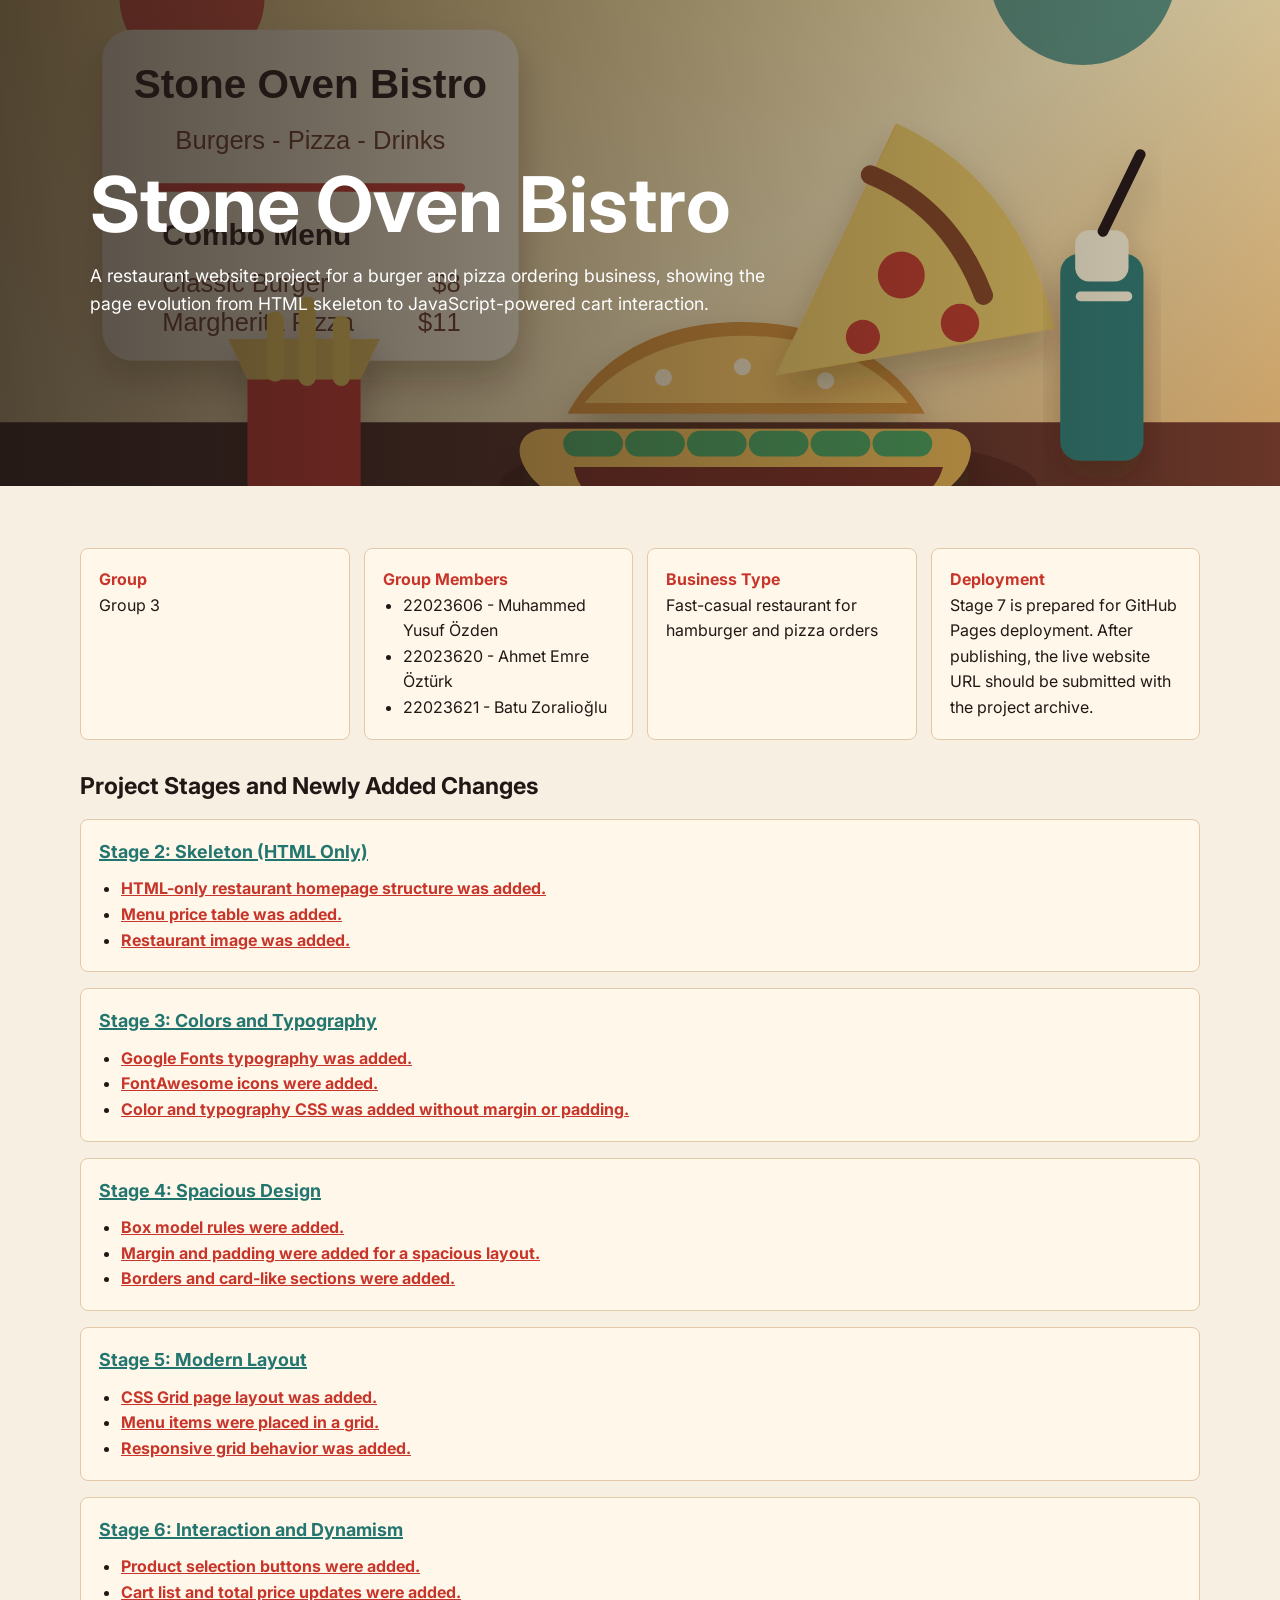
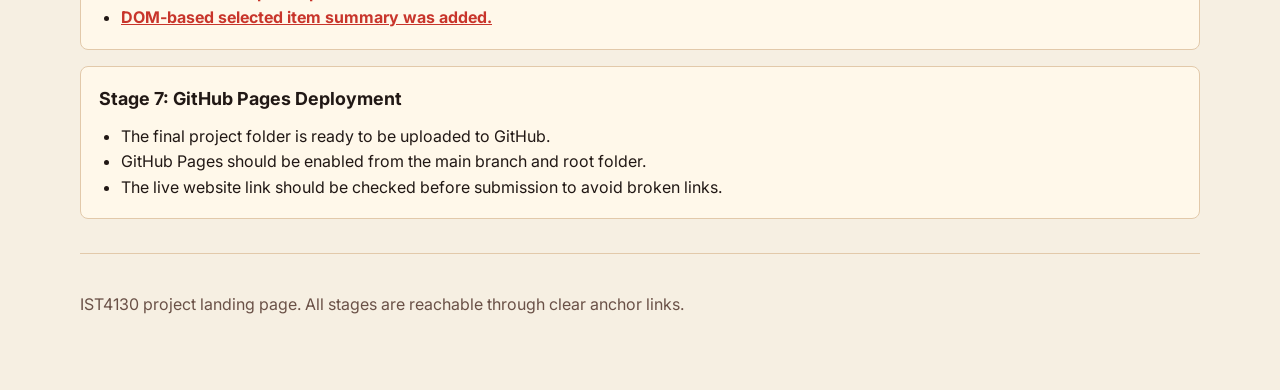
==== index.html @ eba3e4d0 "Prepare project for GitHub Pages deployment" ====
<!DOCTYPE html>
<html lang="en">
<head>
  <meta charset="UTF-8">
  <meta name="viewport" content="width=device-width, initial-scale=1.0">
  <title>Stone Oven Bistro Project Landing Page</title>
  <link rel="preconnect" href="https://fonts.googleapis.com">
  <link rel="preconnect" href="https://fonts.gstatic.com" crossorigin>
  <link href="https://fonts.googleapis.com/css2?family=Inter:wght@400;600;700;800&display=swap" rel="stylesheet">
  <style>
    :root {
      color-scheme: light;
      --ink: #211815;
      --muted: #6a5147;
      --paper: #fff8ea;
      --line: #e2c9aa;
      --tomato: #c8352b;
      --teal: #23756f;
      --gold: #e9ad3c;
    }

    * {
      box-sizing: border-box;
    }

    body {
      margin: 0;
      font-family: Inter, Arial, sans-serif;
      color: var(--ink);
      background: #f6efe2;
      line-height: 1.6;
    }

    header {
      min-height: 54vh;
      display: grid;
      align-items: center;
      background:
        linear-gradient(90deg, rgba(33, 24, 21, 0.78), rgba(33, 24, 21, 0.2)),
        url("assets/burger-pizza.svg") center / cover no-repeat;
      color: white;
      padding: 48px 7vw;
    }

    header h1 {
      font-size: clamp(2.2rem, 6vw, 5.5rem);
      line-height: 1;
      max-width: 920px;
      margin: 0 0 18px;
      letter-spacing: 0;
    }

    header p {
      max-width: 720px;
      font-size: 1.1rem;
      margin: 0;
    }

    main {
      width: min(1120px, 92vw);
      margin: 0 auto;
      padding: 34px 0 56px;
    }

    section {
      margin-top: 28px;
    }

    h2 {
      font-size: 1.45rem;
      margin: 0 0 14px;
    }

    .project-info {
      display: grid;
      grid-template-columns: repeat(auto-fit, minmax(240px, 1fr));
      gap: 14px;
    }

    .info-card,
    .stage-card {
      background: var(--paper);
      border: 1px solid var(--line);
      border-radius: 8px;
      padding: 18px;
    }

    .info-card strong {
      display: block;
      color: var(--tomato);
    }

    .member-list {
      margin: 0;
      padding-left: 20px;
    }

    .deployment-note {
      margin: 0;
    }

    .stage-list {
      display: grid;
      gap: 16px;
    }

    .stage-card h3 {
      margin: 0 0 10px;
      font-size: 1.12rem;
    }

    .stage-card h3 a {
      color: var(--teal);
      text-decoration-thickness: 2px;
    }

    .stage-card ul {
      margin: 0;
      padding-left: 22px;
    }

    .stage-card a {
      color: var(--tomato);
      font-weight: 700;
    }

    footer {
      border-top: 1px solid var(--line);
      color: var(--muted);
      padding-top: 22px;
      margin-top: 34px;
    }
  </style>
</head>
<body>
  <header>
    <div>
      <h1>Stone Oven Bistro</h1>
      <p>A restaurant website project for a burger and pizza ordering business, showing the page evolution from HTML skeleton to JavaScript-powered cart interaction.</p>
    </div>
  </header>

  <main>
    <section class="project-info" aria-labelledby="project-title">
      <div class="info-card">
        <strong id="project-title">Group</strong>
        Group 3
      </div>
      <div class="info-card">
        <strong>Group Members</strong>
        <ul class="member-list">
          <li>22023606 - Muhammed Yusuf Özden</li>
          <li>22023620 - Ahmet Emre Öztürk</li>
          <li>22023621 - Batu Zoralioğlu</li>
        </ul>
      </div>
      <div class="info-card">
        <strong>Business Type</strong>
        Fast-casual restaurant for hamburger and pizza orders
      </div>
      <div class="info-card">
        <strong>Deployment</strong>
        <p class="deployment-note">Stage 7 is prepared for GitHub Pages deployment. After publishing, the live website URL should be submitted with the project archive.</p>
      </div>
    </section>

    <section aria-labelledby="stages-title">
      <h2 id="stages-title">Project Stages and Newly Added Changes</h2>
      <div class="stage-list">
        <article class="stage-card">
          <h3><a href="stage2/index.html">Stage 2: Skeleton (HTML Only)</a></h3>
          <ul>
            <li><a href="stage2/index.html#html-structure">HTML-only restaurant homepage structure was added.</a></li>
            <li><a href="stage2/index.html#menu-table">Menu price table was added.</a></li>
            <li><a href="stage2/index.html#restaurant-image">Restaurant image was added.</a></li>
          </ul>
        </article>

        <article class="stage-card">
          <h3><a href="stage3/index.html">Stage 3: Colors and Typography</a></h3>
          <ul>
            <li><a href="stage3/index.html#google-fonts">Google Fonts typography was added.</a></li>
            <li><a href="stage3/index.html#icon-set">FontAwesome icons were added.</a></li>
            <li><a href="stage3/index.html#color-typography">Color and typography CSS was added without margin or padding.</a></li>
          </ul>
        </article>

        <article class="stage-card">
          <h3><a href="stage4/index.html">Stage 4: Spacious Design</a></h3>
          <ul>
            <li><a href="stage4/index.html#box-model">Box model rules were added.</a></li>
            <li><a href="stage4/index.html#spacing">Margin and padding were added for a spacious layout.</a></li>
            <li><a href="stage4/index.html#borders">Borders and card-like sections were added.</a></li>
          </ul>
        </article>

        <article class="stage-card">
          <h3><a href="stage5/index.html">Stage 5: Modern Layout</a></h3>
          <ul>
            <li><a href="stage5/index.html#grid-layout">CSS Grid page layout was added.</a></li>
            <li><a href="stage5/index.html#grid-menu">Menu items were placed in a grid.</a></li>
            <li><a href="stage5/index.html#responsive-grid">Responsive grid behavior was added.</a></li>
          </ul>
        </article>

        <article class="stage-card">
          <h3><a href="stage6/index.html">Stage 6: Interaction and Dynamism</a></h3>
          <ul>
            <li><a href="stage6/index.html#product-selection">Product selection buttons were added.</a></li>
            <li><a href="stage6/index.html#cart-total">Cart list and total price updates were added.</a></li>
            <li><a href="stage6/index.html#dom-summary">DOM-based selected item summary was added.</a></li>
          </ul>
        </article>

        <article class="stage-card">
          <h3>Stage 7: GitHub Pages Deployment</h3>
          <ul>
            <li>The final project folder is ready to be uploaded to GitHub.</li>
            <li>GitHub Pages should be enabled from the main branch and root folder.</li>
            <li>The live website link should be checked before submission to avoid broken links.</li>
          </ul>
        </article>
      </div>
    </section>

    <footer>
      <p>IST4130 project landing page. All stages are reachable through clear anchor links.</p>
    </footer>
  </main>
</body>
</html>
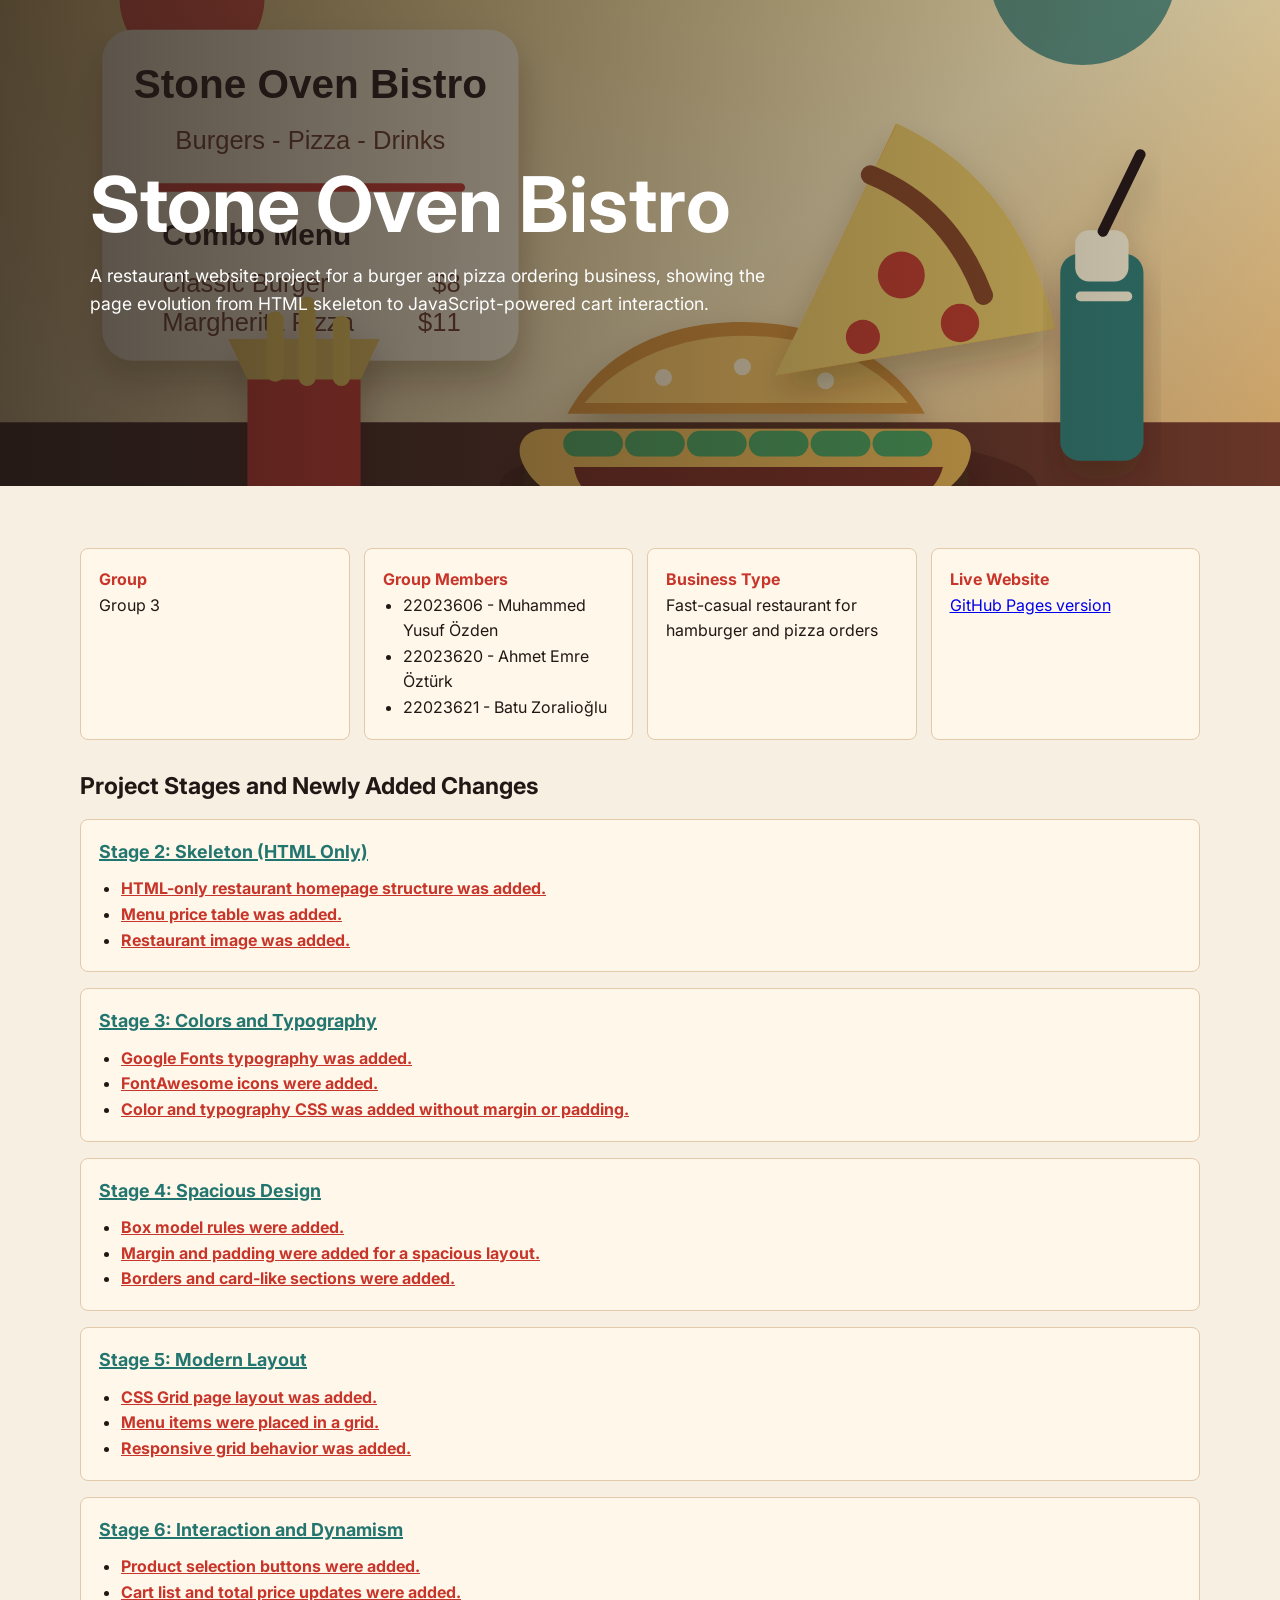
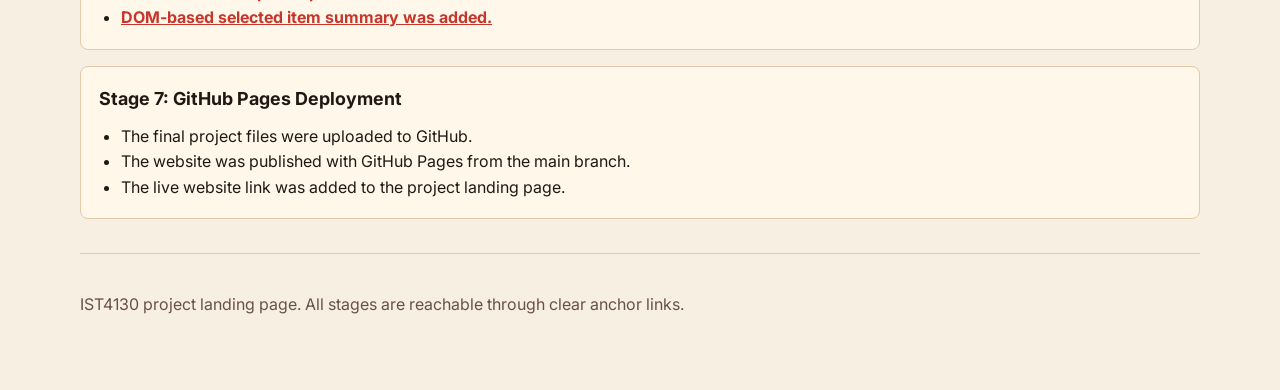
==== commit 351b7d6d: "Clean up deployment notes" ====
--- a/index.html
+++ b/index.html
@@ -159,8 +159,8 @@
         Fast-casual restaurant for hamburger and pizza orders
       </div>
       <div class="info-card">
-        <strong>Deployment</strong>
-        <p class="deployment-note">Stage 7 is prepared for GitHub Pages deployment. After publishing, the live website URL should be submitted with the project archive.</p>
+        <strong>Live Website</strong>
+        <p class="deployment-note"><a href="https://aeozturk2027.github.io/stone-oven-bistro/">GitHub Pages version</a></p>
       </div>
     </section>
 
@@ -215,9 +215,9 @@
         <article class="stage-card">
           <h3>Stage 7: GitHub Pages Deployment</h3>
           <ul>
-            <li>The final project folder is ready to be uploaded to GitHub.</li>
-            <li>GitHub Pages should be enabled from the main branch and root folder.</li>
-            <li>The live website link should be checked before submission to avoid broken links.</li>
+            <li>The final project files were uploaded to GitHub.</li>
+            <li>The website was published with GitHub Pages from the main branch.</li>
+            <li>The live website link was added to the project landing page.</li>
           </ul>
         </article>
       </div>
